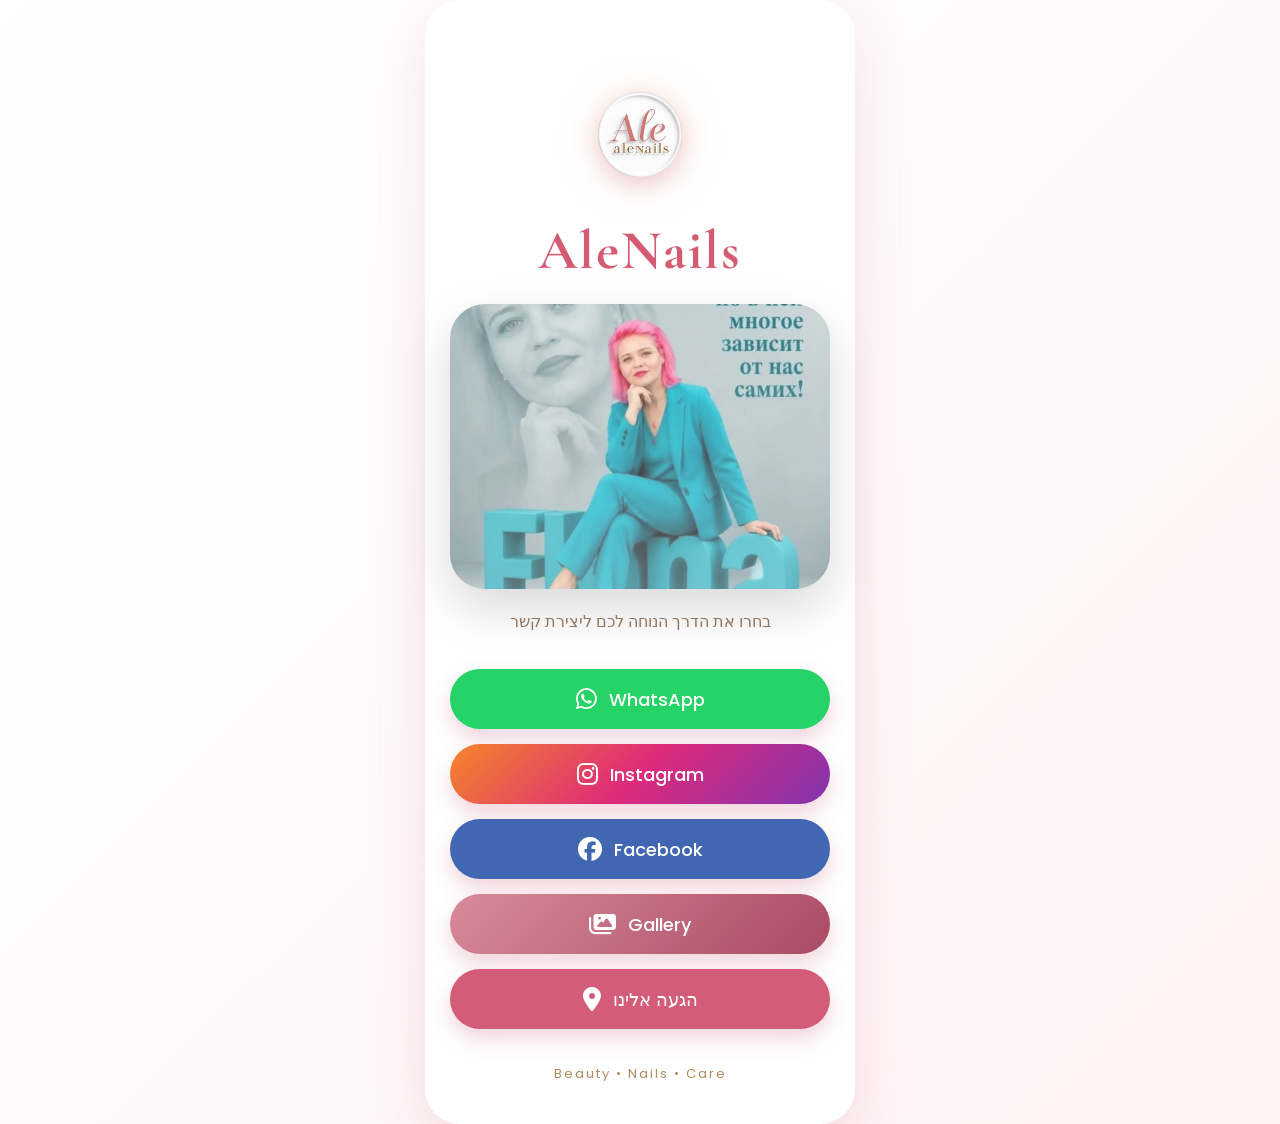
==== index.html @ 67ef0ff1 "Add files via upload" ====
<!DOCTYPE html>
<html lang="he">
<head>
<meta charset="UTF-8">
<meta name="viewport" content="width=device-width, initial-scale=1.0">

<title>AleNails</title>

<link rel="stylesheet" href="style.css">

<link rel="stylesheet" href="https://cdnjs.cloudflare.com/ajax/libs/font-awesome/6.5.2/css/all.min.css">

<link href="https://fonts.googleapis.com/css2?family=Cormorant+Garamond:wght@500;700&family=Poppins:wght@300;400;600&display=swap" rel="stylesheet">

</head>

<body>


<main class="card">


    <img src="logo.webp" class="logo" alt="AleNails">

<h1>AleNails</h1>

<div class="hero-photo">
    <img src="images/hero-nails.webp" alt="Nail Design">
</div>


    




    <p class="subtitle">
        בחרו את הדרך הנוחה לכם ליצירת קשר
    </p>



    <div class="buttons">


        <!-- WhatsApp -->
<a href="https://wa.me/972542330553?text=Здравствуйте,%20хочу%20записаться%20на%20маникюр"
class="button whatsapp"
target="_blank">

<i class="fa-brands fa-whatsapp"></i>
<span>WhatsApp</span>

</a>


<!-- Instagram -->
<a href="https://www.instagram.com/elenachvankin"
class="button instagram"
target="_blank">

<i class="fa-brands fa-instagram"></i>
<span>Instagram</span>

</a>


<!-- Facebook -->
<a href="https://www.facebook.com/share/1DgYF16xxJ/"
class="button facebook"
target="_blank">

<i class="fa-brands fa-facebook"></i>
<span>Facebook</span>

</a>


<a href="gallery.html" class="button gallery-btn">

    <i class="fa-solid fa-images"></i>

    <span>Gallery</span>

</a>


<!-- Waze / Location -->
<a href="https://ul.waze.com/ul?place=ChIJP21Ji2qcAhURQQkX3ph1IKA&ll=31.67249800%2C34.57634560&navigate=yes"
class="button location"
target="_blank">

<i class="fa-solid fa-location-dot"></i>
<span>הגעה אלינו</span>

</a>


    </div>



    <footer>
        Beauty • Nails • Care
    </footer>


</main>



</body>
</html>
---- style.css ----
*{
    margin:0;
    padding:0;
    box-sizing:border-box;
}


body{

min-height:100vh;

display:flex;

justify-content:center;

align-items:center;

overflow-x:hidden;

background:

linear-gradient(
135deg,
#fff,
#fff2f5
);


font-family:'Poppins',sans-serif;

}



.card{

width:min(430px, 92vw);

padding:40px 25px;

background:white;

border-radius:35px;

text-align:center;

box-shadow:
0 20px 60px rgba(180,80,100,.15);

animation:show .8s ease;

}


@keyframes show{

from{

opacity:0;

transform:translateY(30px);

}

to{

opacity:1;

transform:translateY(0);

}

}



.logo{

width:150px;

height:150px;

object-fit:contain;

margin-top:20px;

filter:
drop-shadow(0 8px 12px rgba(180,80,100,.25))
drop-shadow(0 0 15px rgba(255,220,200,.5));

}

h1{

font-family:'Cormorant Garamond',serif;

font-size:55px;

font-weight:700;


color:#d45b72;

letter-spacing:2px;

}



.subtitle{

margin-top:10px;

margin-bottom:35px;

color:#9b7b62;

font-size:16px;

}




.buttons{

display:flex;

flex-direction:column;

gap:15px;

}




.button{

height:60px;

display:flex;

align-items:center;

justify-content:center;

gap:12px;

border-radius:35px;

text-decoration:none;

font-size:18px;

font-weight:500;

color:white;

background:
linear-gradient(
135deg,
#d98a9b,
#a94b63
);

transition:.35s;

box-shadow:
0 10px 20px rgba(200,90,120,.25);

}


/* Иконки Font Awesome */

.button i{

font-size:24px;

}



/* Текст кнопки */

.button span{

font-size:18px;

}



/* Эффект наведения */

.button:hover{

transform:translateY(-4px);

box-shadow:
0 15px 30px rgba(200,90,120,.35);

}



/* Instagram */

.instagram{

background:
linear-gradient(
135deg,
#f58529,
#dd2a7b,
#8134af
);

}



/* Facebook */

.facebook{

background:#4267B2;

}



/* WhatsApp */

.whatsapp{

background:#25D366;

}



/* Waze / Location */

.location{

background:#d35d78;

}



/* Gallery */

.gallery-btn{

background:
linear-gradient(
135deg,
#d98a9b,
#a94b63
);

}



footer{

margin-top:35px;

font-size:13px;

color:#b08a5a;

letter-spacing:2px;

}



@media(max-width:450px){

.card{

width:92%;

padding:35px 20px;

}


h1{

font-size:45px;

}


}

@media(max-width:360px){

.logo{
    width:120px;
    height:120px;
}

h1{
    font-size:40px;
}

.button{
    height:55px;
    font-size:16px;
}

}


@media(min-width:768px){

.card{
    width:430px;
}

}

.hero-photo{

width:100%;

aspect-ratio: 4 / 3;

margin:20px auto;

border-radius:35px;

overflow:hidden;

box-shadow:
0 20px 50px rgba(0,0,0,.15);

position:relative;

}

.hero-photo img{

width:100%;

height:100%;

object-fit:cover;

transition:.5s;

}


.hero-photo:hover img{

transform:scale(1.05);

}

.hero-photo::after{

content:"";

position:absolute;

inset:0;

background:

linear-gradient(
180deg,
rgba(255,255,255,.15),
rgba(255,248,250,.35)
);

}
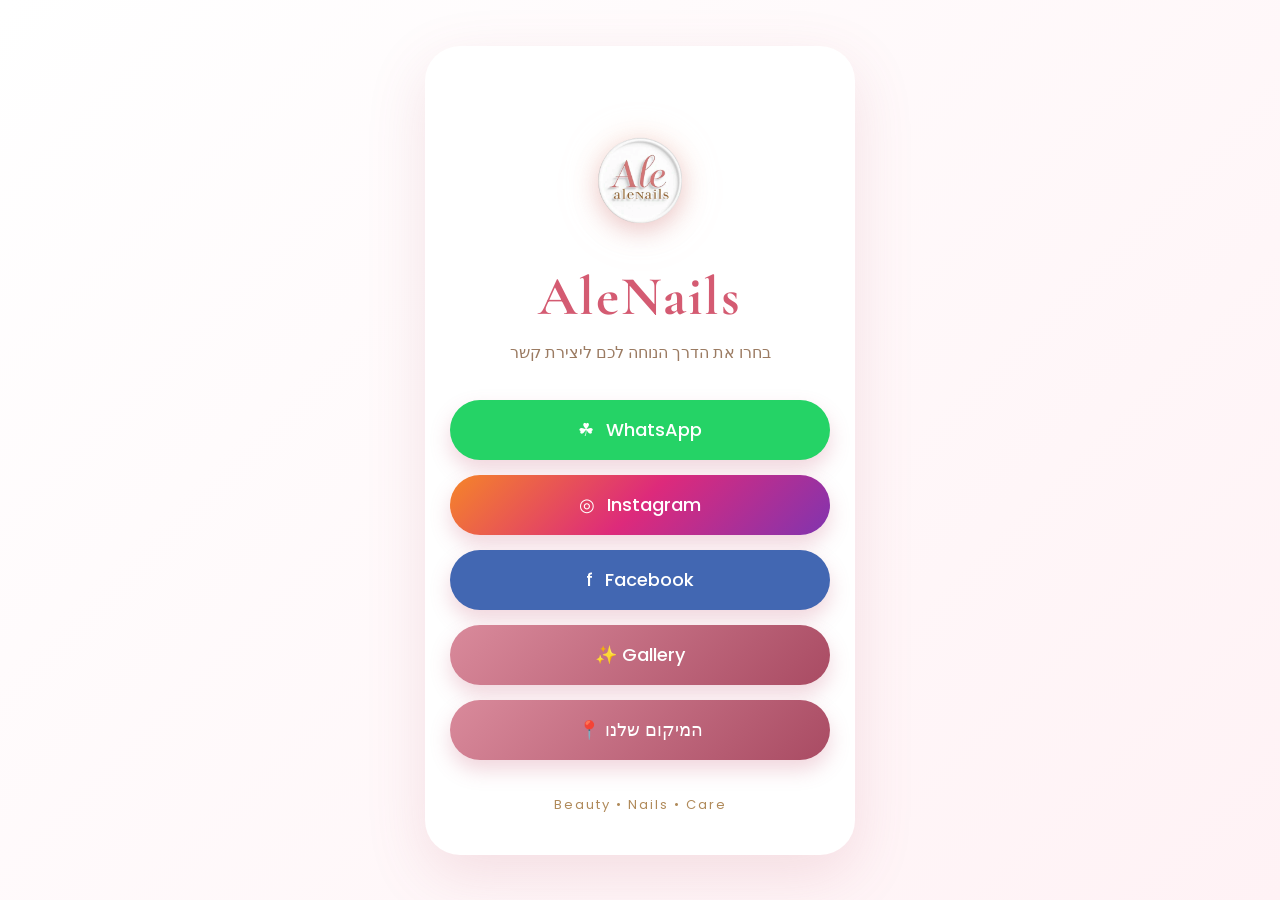
==== commit 73848451: "Add files via upload" ====
--- a/index.html
+++ b/index.html
@@ -7,8 +7,6 @@
 <title>AleNails</title>
 
 <link rel="stylesheet" href="style.css">
-
-<link rel="stylesheet" href="https://cdnjs.cloudflare.com/ajax/libs/font-awesome/6.5.2/css/all.min.css">
 
 <link href="https://fonts.googleapis.com/css2?family=Cormorant+Garamond:wght@500;700&family=Poppins:wght@300;400;600&display=swap" rel="stylesheet">
 
@@ -22,16 +20,8 @@
 
     <img src="logo.webp" class="logo" alt="AleNails">
 
-<h1>AleNails</h1>
 
-<div class="hero-photo">
-    <img src="images/hero-nails.webp" alt="Nail Design">
-</div>
-
-
-    
-
-
+    <h1>AleNails</h1>
 
 
     <p class="subtitle">
@@ -43,57 +33,32 @@
     <div class="buttons">
 
 
-        <!-- WhatsApp -->
-<a href="https://wa.me/972542330553?text=Здравствуйте,%20хочу%20записаться%20на%20маникюр"
-class="button whatsapp"
-target="_blank">
-
-<i class="fa-brands fa-whatsapp"></i>
-<span>WhatsApp</span>
-
-</a>
+        <a href="https://wa.me/972542330553?text=Здравствуйте,%20хочу%20записаться%20на%20маникюр" class="button whatsapp" target="_blank">
+            <span>☘</span>
+            WhatsApp
+        </a>
 
 
-<!-- Instagram -->
-<a href="https://www.instagram.com/elenachvankin"
-class="button instagram"
-target="_blank">
-
-<i class="fa-brands fa-instagram"></i>
-<span>Instagram</span>
-
-</a>
+        <a href="https://www.instagram.com/elenachvankin?igsh=N2ltN2NtODIyZnM0" class="button instagram" target="_blank">
+            <span>◎</span>
+            Instagram
+        </a>
 
 
-<!-- Facebook -->
-<a href="https://www.facebook.com/share/1DgYF16xxJ/"
-class="button facebook"
-target="_blank">
-
-<i class="fa-brands fa-facebook"></i>
-<span>Facebook</span>
-
-</a>
+        <a href="https://www.facebook.com/share/1DgYF16xxJ/" class="button facebook" target="_blank">
+            <span>f</span>
+            Facebook
+        </a>
 
 
-<a href="gallery.html" class="button gallery-btn">
-
-    <i class="fa-solid fa-images"></i>
-
-    <span>Gallery</span>
-
-</a>
+        <a href="gallery.html" class="button">
+            ✨ Gallery
+        </a>
 
 
-<!-- Waze / Location -->
-<a href="https://ul.waze.com/ul?place=ChIJP21Ji2qcAhURQQkX3ph1IKA&ll=31.67249800%2C34.57634560&navigate=yes"
-class="button location"
-target="_blank">
-
-<i class="fa-solid fa-location-dot"></i>
-<span>הגעה אלינו</span>
-
-</a>
+        <a href="https://ul.waze.com/ul?place=ChIJP21Ji2qcAhURQQkX3ph1IKA&ll=31.67249800%2C34.57634560&navigate=yes" class="button" target="_blank">
+            📍 המיקום שלנו
+        </a>
 
 
     </div>
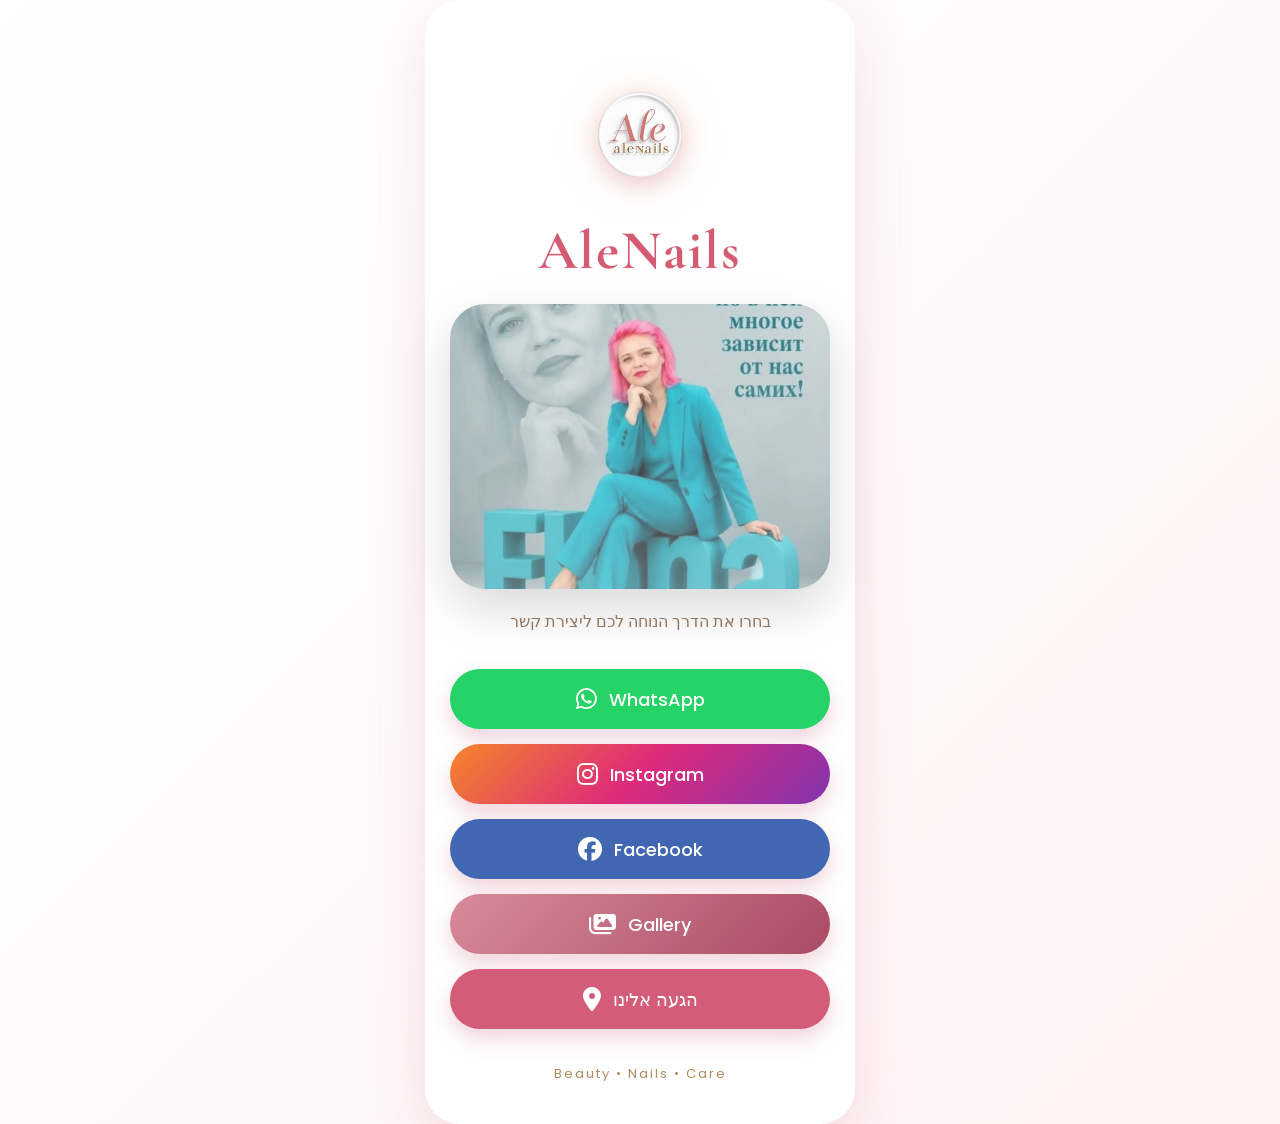
==== commit 79c0837d: "Add files via upload" ====
--- a/index.html
+++ b/index.html
@@ -4,9 +4,34 @@
 <meta charset="UTF-8">
 <meta name="viewport" content="width=device-width, initial-scale=1.0">
 
+
+<meta property="og:title" content="AleNails - Nail Studio">
+
+<meta property="og:description" content="Professional manicure, nail art and beauty services">
+
+<meta property="og:image" content="https://fearlessjeny.github.io/AleNailsNfc/preview2.jpg">
+
+<meta property="og:image:secure_url" content="https://fearlessjeny.github.io/AleNailsNfc/preview2.jpg">
+
+<meta property="og:image:type" content="image/jpeg">
+
+<meta property="og:image:width" content="1200">
+
+<meta property="og:image:height" content="630">
+
+<meta property="og:url" content="https://fearlessjeny.github.io/AleNailsNfc/">
+
+<meta property="og:type" content="website">
+
+
+
+
+
 <title>AleNails</title>
 
 <link rel="stylesheet" href="style.css">
+
+<link rel="stylesheet" href="https://cdnjs.cloudflare.com/ajax/libs/font-awesome/6.5.2/css/all.min.css">
 
 <link href="https://fonts.googleapis.com/css2?family=Cormorant+Garamond:wght@500;700&family=Poppins:wght@300;400;600&display=swap" rel="stylesheet">
 
@@ -20,8 +45,16 @@
 
     <img src="logo.webp" class="logo" alt="AleNails">
 
+<h1>AleNails</h1>
 
-    <h1>AleNails</h1>
+<div class="hero-photo">
+    <img src="images/hero-nails.webp" alt="Nail Design">
+</div>
+
+
+    
+
+
 
 
     <p class="subtitle">
@@ -33,32 +66,57 @@
     <div class="buttons">
 
 
-        <a href="https://wa.me/972542330553?text=Здравствуйте,%20хочу%20записаться%20на%20маникюр" class="button whatsapp" target="_blank">
-            <span>☘</span>
-            WhatsApp
-        </a>
+        <!-- WhatsApp -->
+<a href="https://wa.me/972542330553?text=Здравствуйте,%20хочу%20записаться%20на%20маникюр"
+class="button whatsapp"
+target="_blank">
+
+<i class="fa-brands fa-whatsapp"></i>
+<span>WhatsApp</span>
+
+</a>
 
 
-        <a href="https://www.instagram.com/elenachvankin?igsh=N2ltN2NtODIyZnM0" class="button instagram" target="_blank">
-            <span>◎</span>
-            Instagram
-        </a>
+<!-- Instagram -->
+<a href="https://www.instagram.com/elenachvankin"
+class="button instagram"
+target="_blank">
+
+<i class="fa-brands fa-instagram"></i>
+<span>Instagram</span>
+
+</a>
 
 
-        <a href="https://www.facebook.com/share/1DgYF16xxJ/" class="button facebook" target="_blank">
-            <span>f</span>
-            Facebook
-        </a>
+<!-- Facebook -->
+<a href="https://www.facebook.com/share/1DgYF16xxJ/"
+class="button facebook"
+target="_blank">
+
+<i class="fa-brands fa-facebook"></i>
+<span>Facebook</span>
+
+</a>
 
 
-        <a href="gallery.html" class="button">
-            ✨ Gallery
-        </a>
+<a href="gallery.html" class="button gallery-btn">
+
+    <i class="fa-solid fa-images"></i>
+
+    <span>Gallery</span>
+
+</a>
 
 
-        <a href="https://ul.waze.com/ul?place=ChIJP21Ji2qcAhURQQkX3ph1IKA&ll=31.67249800%2C34.57634560&navigate=yes" class="button" target="_blank">
-            📍 המיקום שלנו
-        </a>
+<!-- Waze / Location -->
+<a href="https://ul.waze.com/ul?place=ChIJP21Ji2qcAhURQQkX3ph1IKA&ll=31.67249800%2C34.57634560&navigate=yes"
+class="button location"
+target="_blank">
+
+<i class="fa-solid fa-location-dot"></i>
+<span>הגעה אלינו</span>
+
+</a>
 
 
     </div>
